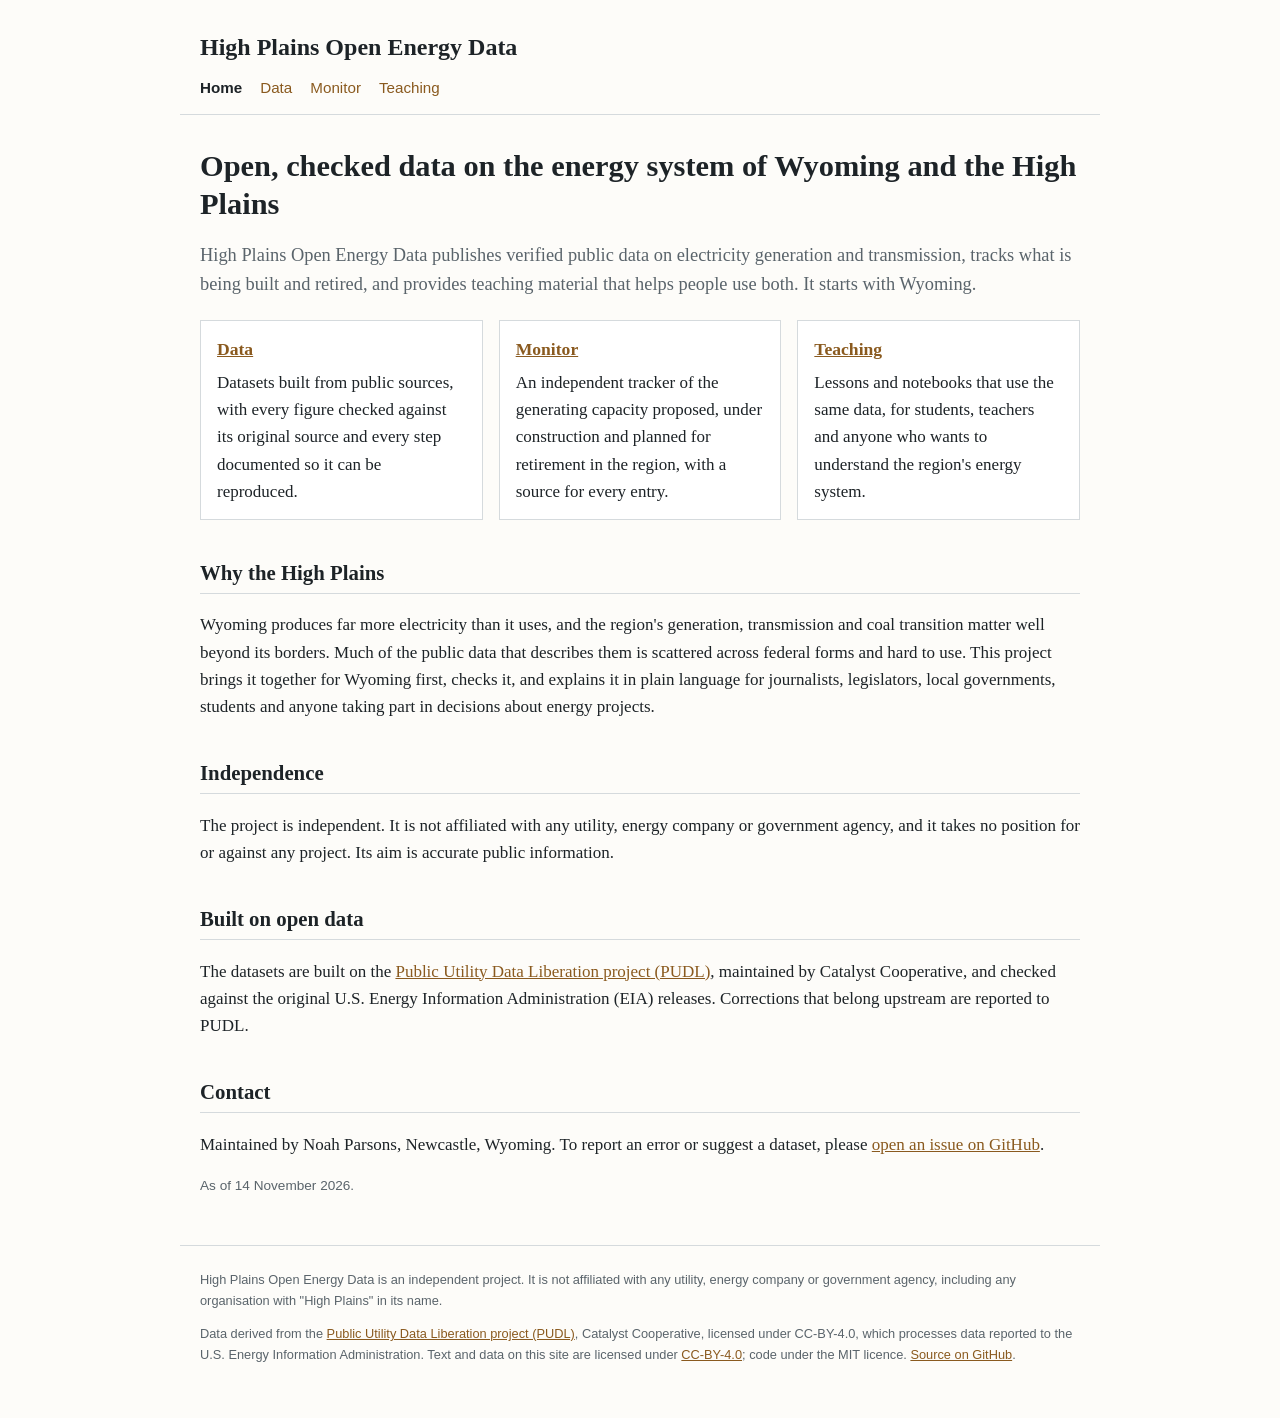
==== index.html @ cdc9116e "Launch the site with the Wyoming 2025 dataset, tracker and lesson" ====
<!doctype html>
<html lang="en-GB">
<head>
<meta charset="utf-8">
<meta name="viewport" content="width=device-width, initial-scale=1">
<title>Home | High Plains Open Energy Data</title>
<link rel="stylesheet" href="assets/style.css">
</head>
<body>
<header>
<a class="name" href="index.html">High Plains Open Energy Data</a>
<nav><a href="index.html" class="current">Home</a><a href="data.html">Data</a><a href="monitor.html">Monitor</a><a href="teaching.html">Teaching</a></nav>
</header>
<main>

<h1>Open, checked data on the energy system of Wyoming and the High Plains</h1>
<p class="lead">High Plains Open Energy Data publishes verified public data on electricity generation and
transmission, tracks what is being built and retired, and provides teaching material that helps people use both.
It starts with Wyoming.</p>
<div class="cards">
<div class="card"><h3><a href="data.html">Data</a></h3>Datasets built from public sources, with every figure
checked against its original source and every step documented so it can be reproduced.</div>
<div class="card"><h3><a href="monitor.html">Monitor</a></h3>An independent tracker of the generating capacity
proposed, under construction and planned for retirement in the region, with a source for every entry.</div>
<div class="card"><h3><a href="teaching.html">Teaching</a></h3>Lessons and notebooks that use the same data,
for students, teachers and anyone who wants to understand the region's energy system.</div>
</div>
<h2>Why the High Plains</h2>
<p>Wyoming produces far more electricity than it uses, and the region's generation, transmission and coal
transition matter well beyond its borders. Much of the public data that describes them is scattered across federal
forms and hard to use. This project brings it together for Wyoming first, checks it, and explains it in plain
language for journalists, legislators, local governments, students and anyone taking part in decisions about
energy projects.</p>
<h2>Independence</h2>
<p>The project is independent. It is not affiliated with any utility, energy company or government agency, and it
takes no position for or against any project. Its aim is accurate public information.</p>
<h2>Built on open data</h2>
<p>The datasets are built on the <a href="https://catalyst.coop/pudl/">Public Utility Data Liberation project
(PUDL)</a>, maintained by Catalyst Cooperative, and checked against the original U.S. Energy Information
Administration (EIA) releases. Corrections that belong upstream are reported to PUDL.</p>
<h2>Contact</h2>
<p>Maintained by Noah Parsons, Newcastle, Wyoming. To report an error or suggest a dataset, please
<a href="https://github.com/high-plains-open-energy-data/high-plains-open-energy-data.github.io/issues">open an issue on GitHub</a>.</p>
<p class="asof">As of 14 November 2026.</p>

</main>
<footer>
<p>High Plains Open Energy Data is an independent project. It is not affiliated with any utility, energy company
or government agency, including any organisation with "High Plains" in its name.</p>
<p>Data derived from the <a href="https://catalyst.coop/pudl/">Public Utility Data Liberation project (PUDL)</a>,
Catalyst Cooperative, licensed under CC-BY-4.0, which processes data reported to the U.S. Energy Information
Administration. Text and data on this site are licensed under
<a href="https://creativecommons.org/licenses/by/4.0/">CC-BY-4.0</a>; code under the MIT licence.
<a href="https://github.com/high-plains-open-energy-data/high-plains-open-energy-data.github.io">Source on GitHub</a>.</p>
</footer>
</body>
</html>
---- assets/style.css ----
:root { --ink: #1d2327; --muted: #5a646b; --line: #d5dadd; --accent: #8a5a1f; --bg: #fdfcf9; }
* { box-sizing: border-box; }
body { margin: 0; background: var(--bg); color: var(--ink); font: 17px/1.6 Georgia, "Times New Roman", serif; }
header, main, footer { max-width: 920px; margin: 0 auto; padding: 0 20px; }
header { border-bottom: 1px solid var(--line); padding-top: 28px; padding-bottom: 12px; }
header .name { font-size: 1.5rem; font-weight: bold; color: var(--ink); text-decoration: none; }
nav { margin-top: 8px; }
nav a { margin-right: 18px; color: var(--accent); text-decoration: none; font-family: Helvetica, Arial, sans-serif; font-size: 0.95rem; }
nav a.current { color: var(--ink); font-weight: bold; }
h1 { font-size: 1.9rem; line-height: 1.25; margin: 32px 0 8px; }
h2 { font-size: 1.3rem; margin-top: 36px; border-bottom: 1px solid var(--line); padding-bottom: 4px; }
.lead { font-size: 1.15rem; color: var(--muted); }
.asof { font-family: Helvetica, Arial, sans-serif; font-size: 0.85rem; color: var(--muted); }
a { color: var(--accent); }
table { border-collapse: collapse; width: 100%; margin: 12px 0 8px; font-family: Helvetica, Arial, sans-serif; font-size: 0.85rem; }
th, td { border-bottom: 1px solid var(--line); padding: 6px 8px; text-align: left; vertical-align: top; }
th { background: #f1eee6; }
td.num, th.num { text-align: right; white-space: nowrap; }
.wrap { overflow-x: auto; }
.cards { display: grid; grid-template-columns: repeat(auto-fit, minmax(240px, 1fr)); gap: 16px; margin: 20px 0; }
.card { border: 1px solid var(--line); padding: 14px 16px; background: #fff; }
.card h3 { margin: 0 0 6px; font-size: 1.1rem; }
.note { border-left: 3px solid var(--accent); padding: 4px 14px; background: #f7f3ea; }
code { font-size: 0.9em; }
footer { border-top: 1px solid var(--line); margin-top: 48px; padding-top: 12px; padding-bottom: 40px; font-family: Helvetica, Arial, sans-serif; font-size: 0.8rem; color: var(--muted); }
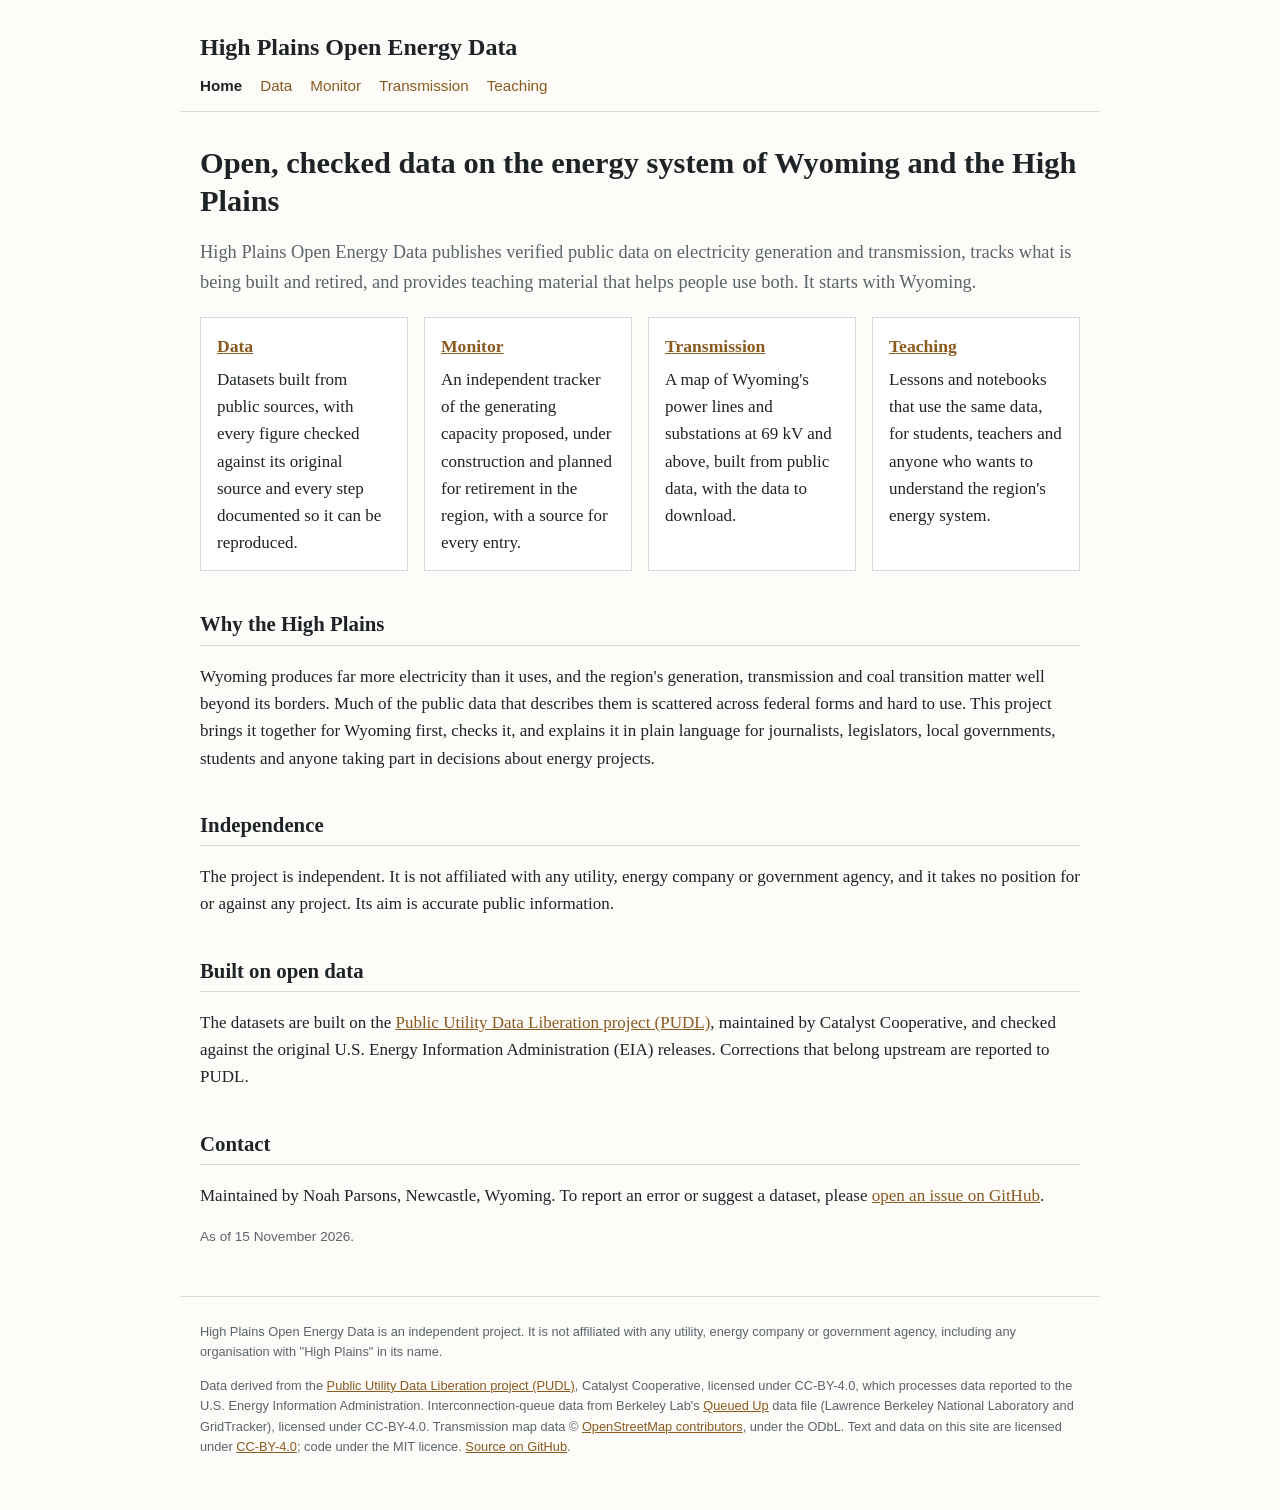
==== commit b3622f29: "Add the interconnection queue, coal retirement-date history and transmission map" ====
--- a/index.html
+++ b/index.html
@@ -9,7 +9,7 @@
 <body>
 <header>
 <a class="name" href="index.html">High Plains Open Energy Data</a>
-<nav><a href="index.html" class="current">Home</a><a href="data.html">Data</a><a href="monitor.html">Monitor</a><a href="teaching.html">Teaching</a></nav>
+<nav><a href="index.html" class="current">Home</a><a href="data.html">Data</a><a href="monitor.html">Monitor</a><a href="transmission.html">Transmission</a><a href="teaching.html">Teaching</a></nav>
 </header>
 <main>
 
@@ -22,6 +22,8 @@
 checked against its original source and every step documented so it can be reproduced.</div>
 <div class="card"><h3><a href="monitor.html">Monitor</a></h3>An independent tracker of the generating capacity
 proposed, under construction and planned for retirement in the region, with a source for every entry.</div>
+<div class="card"><h3><a href="transmission.html">Transmission</a></h3>A map of Wyoming's power lines
+and substations at 69 kV and above, built from public data, with the data to download.</div>
 <div class="card"><h3><a href="teaching.html">Teaching</a></h3>Lessons and notebooks that use the same data,
 for students, teachers and anyone who wants to understand the region's energy system.</div>
 </div>
@@ -41,7 +43,7 @@
 <h2>Contact</h2>
 <p>Maintained by Noah Parsons, Newcastle, Wyoming. To report an error or suggest a dataset, please
 <a href="https://github.com/high-plains-open-energy-data/high-plains-open-energy-data.github.io/issues">open an issue on GitHub</a>.</p>
-<p class="asof">As of 14 November 2026.</p>
+<p class="asof">As of 15 November 2026.</p>
 
 </main>
 <footer>
@@ -49,7 +51,10 @@
 or government agency, including any organisation with "High Plains" in its name.</p>
 <p>Data derived from the <a href="https://catalyst.coop/pudl/">Public Utility Data Liberation project (PUDL)</a>,
 Catalyst Cooperative, licensed under CC-BY-4.0, which processes data reported to the U.S. Energy Information
-Administration. Text and data on this site are licensed under
+Administration. Interconnection-queue data from Berkeley Lab's <a href="https://emp.lbl.gov/queues">Queued Up</a>
+data file (Lawrence Berkeley National Laboratory and GridTracker), licensed under CC-BY-4.0. Transmission map
+data &copy; <a href="https://www.openstreetmap.org/copyright">OpenStreetMap contributors</a>, under the ODbL.
+Text and data on this site are licensed under
 <a href="https://creativecommons.org/licenses/by/4.0/">CC-BY-4.0</a>; code under the MIT licence.
 <a href="https://github.com/high-plains-open-energy-data/high-plains-open-energy-data.github.io">Source on GitHub</a>.</p>
 </footer>
--- a/assets/style.css
+++ b/assets/style.css
@@ -4,10 +4,12 @@
 header, main, footer { max-width: 920px; margin: 0 auto; padding: 0 20px; }
 header { border-bottom: 1px solid var(--line); padding-top: 28px; padding-bottom: 12px; }
 header .name { font-size: 1.5rem; font-weight: bold; color: var(--ink); text-decoration: none; }
-nav { margin-top: 8px; }
-nav a { margin-right: 18px; color: var(--accent); text-decoration: none; font-family: Helvetica, Arial, sans-serif; font-size: 0.95rem; }
+nav { margin-top: 8px; display: flex; flex-wrap: wrap; gap: 4px 18px; }
+nav a { color: var(--accent); text-decoration: none; font-family: Helvetica, Arial, sans-serif; font-size: 0.95rem; }
 nav a.current { color: var(--ink); font-weight: bold; }
 h1 { font-size: 1.9rem; line-height: 1.25; margin: 32px 0 8px; }
+h3 { font-size: 1.1rem; margin-top: 24px; }
+img { max-width: 100%; height: auto; }
 h2 { font-size: 1.3rem; margin-top: 36px; border-bottom: 1px solid var(--line); padding-bottom: 4px; }
 .lead { font-size: 1.15rem; color: var(--muted); }
 .asof { font-family: Helvetica, Arial, sans-serif; font-size: 0.85rem; color: var(--muted); }
@@ -17,9 +19,10 @@
 th { background: #f1eee6; }
 td.num, th.num { text-align: right; white-space: nowrap; }
 .wrap { overflow-x: auto; }
-.cards { display: grid; grid-template-columns: repeat(auto-fit, minmax(240px, 1fr)); gap: 16px; margin: 20px 0; }
+.cards { display: grid; grid-template-columns: repeat(auto-fit, minmax(190px, 1fr)); gap: 16px; margin: 20px 0; }
 .card { border: 1px solid var(--line); padding: 14px 16px; background: #fff; }
 .card h3 { margin: 0 0 6px; font-size: 1.1rem; }
 .note { border-left: 3px solid var(--accent); padding: 4px 14px; background: #f7f3ea; }
 code { font-size: 0.9em; }
 footer { border-top: 1px solid var(--line); margin-top: 48px; padding-top: 12px; padding-bottom: 40px; font-family: Helvetica, Arial, sans-serif; font-size: 0.8rem; color: var(--muted); }
+main p, main li { overflow-wrap: anywhere; }
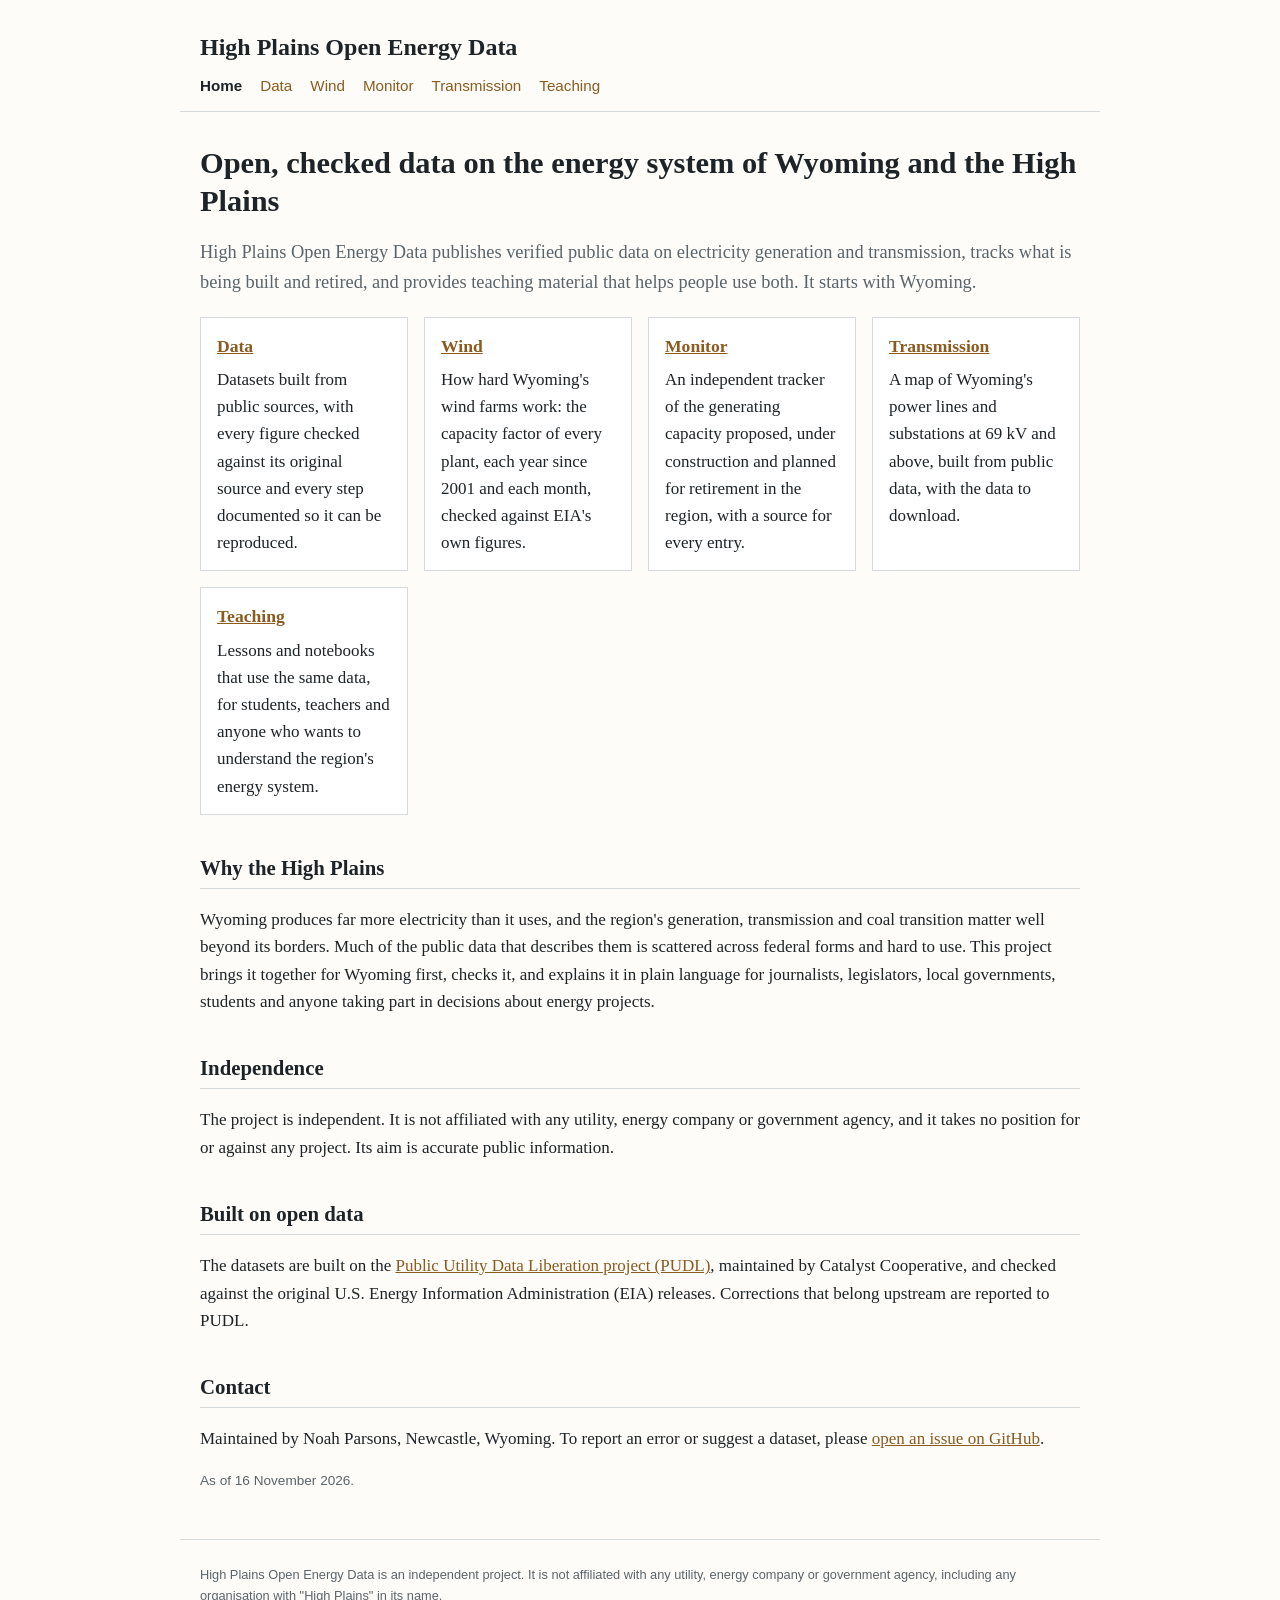
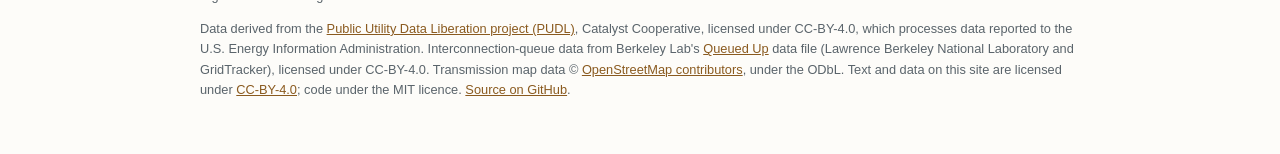
==== commit 23a27e14: "Add Wyoming wind capacity factors, 2001 to 2025" ====
--- a/index.html
+++ b/index.html
@@ -9,7 +9,7 @@
 <body>
 <header>
 <a class="name" href="index.html">High Plains Open Energy Data</a>
-<nav><a href="index.html" class="current">Home</a><a href="data.html">Data</a><a href="monitor.html">Monitor</a><a href="transmission.html">Transmission</a><a href="teaching.html">Teaching</a></nav>
+<nav><a href="index.html" class="current">Home</a><a href="data.html">Data</a><a href="wind.html">Wind</a><a href="monitor.html">Monitor</a><a href="transmission.html">Transmission</a><a href="teaching.html">Teaching</a></nav>
 </header>
 <main>
 
@@ -20,6 +20,8 @@
 <div class="cards">
 <div class="card"><h3><a href="data.html">Data</a></h3>Datasets built from public sources, with every figure
 checked against its original source and every step documented so it can be reproduced.</div>
+<div class="card"><h3><a href="wind.html">Wind</a></h3>How hard Wyoming's wind farms work: the capacity
+factor of every plant, each year since 2001 and each month, checked against EIA's own figures.</div>
 <div class="card"><h3><a href="monitor.html">Monitor</a></h3>An independent tracker of the generating capacity
 proposed, under construction and planned for retirement in the region, with a source for every entry.</div>
 <div class="card"><h3><a href="transmission.html">Transmission</a></h3>A map of Wyoming's power lines
@@ -43,7 +45,7 @@
 <h2>Contact</h2>
 <p>Maintained by Noah Parsons, Newcastle, Wyoming. To report an error or suggest a dataset, please
 <a href="https://github.com/high-plains-open-energy-data/high-plains-open-energy-data.github.io/issues">open an issue on GitHub</a>.</p>
-<p class="asof">As of 15 November 2026.</p>
+<p class="asof">As of 16 November 2026.</p>
 
 </main>
 <footer>
